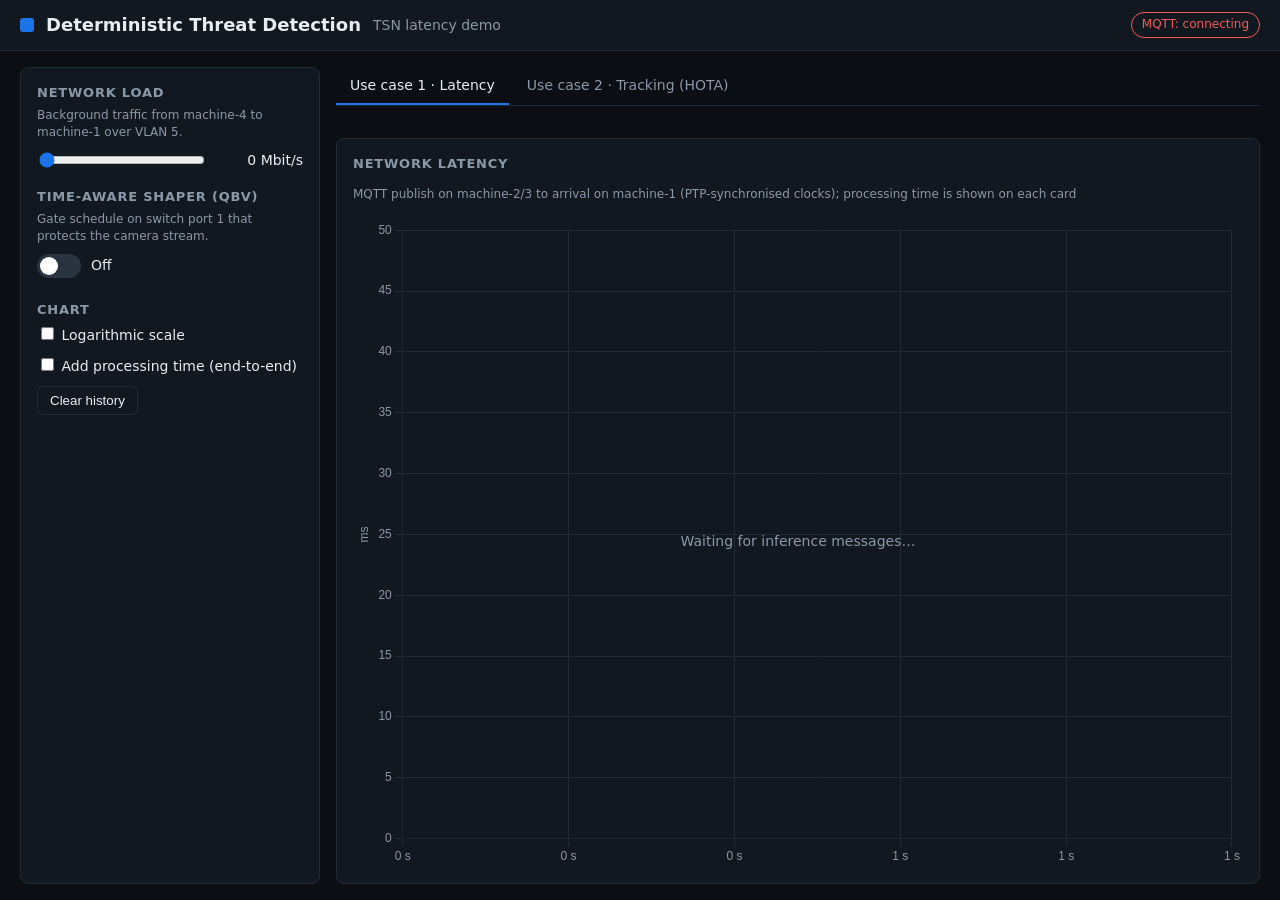
==== deterministic-threat-detection/dashboard/backend/static/index.html @ 323fc12a "Reorganise: shared dashboard, per-use-case folders, common pieces, one make up - common/: streams (t" ====
<!doctype html>
<!-- SPDX-FileCopyrightText: (C) 2026 Intel Corporation -->
<!-- SPDX-License-Identifier: Apache-2.0 -->
<html lang="en">
<head>
  <meta charset="utf-8">
  <meta name="viewport" content="width=device-width, initial-scale=1">
  <title>Deterministic Threat Detection</title>
  <link rel="stylesheet" href="css/styles.css?v=1">
</head>
<body>
  <header class="topbar">
    <div class="brand">
      <span class="logo" aria-hidden="true"></span>
      <h1>Deterministic Threat Detection</h1>
      <span class="sub">TSN latency demo</span>
    </div>
    <div class="chips">
      <span id="chip-mqtt" class="chip chip-bad">MQTT: connecting</span>
      <span id="chip-mode" class="chip chip-warn hidden"></span>
    </div>
  </header>

  <main class="layout">
    <section class="panel controls" aria-label="Controls">
      <h2>Network load</h2>
      <p class="hint">Background traffic from machine-4 to machine-1 over VLAN 5.</p>
      <div class="slider-row">
        <input id="traffic" type="range" min="0" max="1000" step="10" value="0">
        <output id="traffic-value">0 Mbit/s</output>
      </div>
      <div id="traffic-measured" class="hint"></div>
      <div id="traffic-msg" class="msg hidden"></div>

      <h2>Time-aware Shaper (Qbv)</h2>
      <p class="hint">Gate schedule on switch <span id="qbv-port">port 1</span> that protects the camera stream.</p>
      <label class="switch">
        <input id="qbv" type="checkbox">
        <span class="track"></span>
        <span id="qbv-label" class="switch-label">Off</span>
      </label>
      <div id="qbv-warn" class="warn hidden" role="alert"></div>
      <div id="qbv-schedule" class="hint"></div>
      <div id="qbv-msg" class="msg hidden"></div>

      <h2>Chart</h2>
      <label class="check"><input id="log-scale" type="checkbox"> Logarithmic scale</label>
      <label class="check"><input id="include-proc" type="checkbox"> Add processing time (end-to-end)</label>
      <button id="clear" class="btn" type="button">Clear history</button>
    </section>

    <section class="main">
      <nav class="tabs" role="tablist" aria-label="Use case">
        <button class="tab" role="tab" data-tab="uc1" aria-selected="true">Use case 1 · Latency</button>
        <button class="tab" role="tab" data-tab="uc2" aria-selected="false">Use case 2 · Tracking (HOTA)</button>
      </nav>

      <div id="view-uc1" class="view">
      <div id="kpis" class="kpis"></div>
      <div class="panel chart-card">
        <div class="chart-head">
          <h2>Network latency</h2>
          <span class="hint">MQTT publish on machine-2/3 to arrival on machine-1 (PTP-synchronised clocks); processing time is shown on each card</span>
        </div>
        <div class="chart-wrap"><canvas id="chart"></canvas></div>
        <div id="empty" class="empty">Waiting for inference messages…</div>
      </div>
      </div>

      <div id="view-uc2" class="view uc2 hidden">
        <div class="uc2-left">
          <div id="uc2-offline" class="warn hidden" role="alert"></div>
          <div class="kpis">
            <div class="kpi" style="--c:#3ecf8e"><div class="kpi-name"><span>HOTA (last <span id="hota-window">10</span> s)</span></div>
              <div class="kpi-value" id="hota-value">–</div>
              <div class="kpi-row"><span id="hota-det"></span><span id="hota-ass"></span></div></div>
            <div class="kpi" style="--c:#4da3ff"><div class="kpi-name"><span title="Share of frames in the window that had a fresh tracker update">Fresh tracker frames</span></div>
              <div class="kpi-value" id="hota-covered">–</div>
              <div class="kpi-row"><span id="hota-frames"></span></div></div>
            <div class="kpi" style="--c:#f5a623"><div class="kpi-name"><span title="Tracker updates published by SceneScape per second">SceneScape output</span></div>
              <div class="kpi-value" id="scene-rate">–<small> updates/s</small></div>
              <div class="kpi-row"><span id="scene-cam"></span></div></div>
          </div>
          <div class="panel chart-card">
            <div class="chart-head"><h2>Tracking quality</h2>
              <span class="hint">tracked people vs ground truth (TrackEval HOTA, sliding window)</span></div>
            <div class="chart-wrap compact"><canvas id="hota-chart"></canvas></div>
          </div>
        </div>
        <aside class="uc2-right panel">
          <h2>As the tracker sees it</h2>
          <p class="hint">Decoded frames with the detection boxes. Lost packets show up as smeared blocks.</p>
          <figure><img id="decoded-cam1" alt="Cam_x1_0 as decoded by the pipeline"><figcaption>Cam_x1_0 · machine-2</figcaption></figure>
          <figure><img id="decoded-cam2" alt="Cam_x2_0 as decoded by the pipeline"><figcaption>Cam_x2_0 · machine-3</figcaption></figure>
        </aside>
      </div>
    </section>
  </main>

  <script src="js/vendor/chart.umd.js"></script>
  <script src="js/app.js?v=1"></script>
</body>
</html>
---- deterministic-threat-detection/dashboard/backend/static/css/styles.css ----
/* SPDX-FileCopyrightText: (C) 2026 Intel Corporation */
/* SPDX-License-Identifier: Apache-2.0 */
:root {
  --bg: #0b0f14; --panel: #121820; --panel-border: #212b36;
  --text: #e6edf3; --muted: #8b98a7; --accent: #1a73e8;
  --ok: #3ecf8e; --warn: #f5a623; --bad: #ef5b5b;
}
* { box-sizing: border-box; }
body { margin: 0; background: var(--bg); color: var(--text);
  font: 14px/1.45 system-ui, -apple-system, "Segoe UI", Roboto, sans-serif; }
h1 { font-size: 18px; margin: 0; font-weight: 600; }
h2 { font-size: 13px; margin: 18px 0 4px; text-transform: uppercase; letter-spacing: .06em; color: var(--muted); }
h2:first-child { margin-top: 0; }
.hidden { display: none !important; }

.topbar { display: flex; justify-content: space-between; align-items: center; padding: 12px 20px;
  background: var(--panel); border-bottom: 1px solid var(--panel-border); }
.brand { display: flex; align-items: center; gap: 12px; }
.logo { width: 14px; height: 14px; border-radius: 3px; background: var(--accent); }
.sub { color: var(--muted); }
.chips { display: flex; gap: 8px; }
.chip { padding: 3px 10px; border-radius: 999px; font-size: 12px; border: 1px solid var(--panel-border); }
.chip-ok { color: var(--ok); border-color: var(--ok); }
.chip-warn { color: var(--warn); border-color: var(--warn); }
.chip-bad { color: var(--bad); border-color: var(--bad); }

.layout { display: grid; grid-template-columns: 300px 1fr; gap: 16px; padding: 16px 20px; }
@media (max-width: 900px) { .layout { grid-template-columns: 1fr; } }
.panel { background: var(--panel); border: 1px solid var(--panel-border); border-radius: 8px; padding: 16px; }
.hint { color: var(--muted); font-size: 12px; margin: 0 0 8px; }

.slider-row { display: flex; align-items: center; gap: 12px; }
input[type=range] { flex: 1; accent-color: var(--accent); }
output { min-width: 84px; text-align: right; font-variant-numeric: tabular-nums; }
.msg { margin-top: 6px; font-size: 12px; color: var(--warn); }

.switch { display: inline-flex; align-items: center; gap: 10px; cursor: pointer; }
.switch input { position: absolute; opacity: 0; }
.track { width: 44px; height: 24px; border-radius: 999px; background: #2a3441; position: relative; transition: background .2s; }
.track::after { content: ""; position: absolute; top: 3px; left: 3px; width: 18px; height: 18px;
  border-radius: 50%; background: #fff; transition: transform .2s; }
.switch input:checked + .track { background: var(--ok); }
.switch input:checked + .track::after { transform: translateX(20px); }
.switch input:disabled + .track { opacity: .5; }
.switch.busy .track { animation: pulse 1s ease-in-out infinite; opacity: .8; }
@keyframes pulse { 50% { box-shadow: 0 0 0 4px rgba(26, 115, 232, .35); } }
.switch input:focus-visible + .track { outline: 2px solid var(--accent); outline-offset: 2px; }
.check { display: block; margin: 4px 0 10px; }
.btn { background: transparent; color: var(--text); border: 1px solid var(--panel-border);
  border-radius: 6px; padding: 6px 12px; cursor: pointer; }
.btn:hover { border-color: var(--accent); }

.main { display: flex; flex-direction: column; gap: 16px; min-width: 0; }
.kpis { display: grid; grid-template-columns: repeat(auto-fit, minmax(220px, 1fr)); gap: 12px; }
.kpi { background: var(--panel); border: 1px solid var(--panel-border); border-left: 4px solid var(--c, var(--accent));
  border-radius: 8px; padding: 12px 14px; }
.kpi-name { color: var(--muted); font-size: 12px; display: flex; justify-content: space-between; }
.kpi-value { font-size: 28px; font-weight: 600; font-variant-numeric: tabular-nums; }
.kpi-value small { font-size: 13px; color: var(--muted); font-weight: 400; }
.kpi-row { display: flex; gap: 14px; color: var(--muted); font-size: 12px; font-variant-numeric: tabular-nums; }
.kpi.stalled .kpi-value { color: var(--bad); }
.tag-stalled { color: var(--bad); }

.chart-card { position: relative; }
.chart-head { display: flex; align-items: baseline; gap: 12px; flex-wrap: wrap; }
.chart-head h2 { margin: 0; }
.chart-wrap { position: relative; height: 420px; margin-top: 8px; }
.empty { position: absolute; inset: 60px 0 0 0; display: flex; align-items: center; justify-content: center; color: var(--muted); pointer-events: none; }

.warn { margin: 8px 0; padding: 8px 10px; border: 1px solid var(--warn); border-left-width: 4px; border-radius: 6px;
  background: rgba(245, 166, 35, .10); color: var(--text); font-size: 12px; }
.warn strong { color: var(--warn); }

.tabs { display: flex; gap: 4px; border-bottom: 1px solid var(--panel-border); }
.tab { background: transparent; color: var(--muted); border: 0; border-bottom: 2px solid transparent;
  padding: 8px 14px; cursor: pointer; font: inherit; }
.tab:hover { color: var(--text); }
.tab[aria-selected="true"] { color: var(--text); border-bottom-color: var(--accent); }
.view { display: flex; flex-direction: column; gap: 16px; }
.hota-low .kpi-value { color: var(--bad); }

.videos { display: grid; grid-template-columns: repeat(auto-fit, minmax(320px, 1fr)); gap: 12px; }
.videos figure { margin: 0; }
.videos iframe { width: 100%; aspect-ratio: 4 / 3; border: 1px solid var(--panel-border); border-radius: 6px; background: #000; }
.videos figcaption { color: var(--muted); font-size: 12px; margin-top: 4px; }

.videos img { width: 100%; aspect-ratio: 4 / 3; object-fit: contain; border: 1px solid var(--panel-border); border-radius: 6px; background: #000; display: block; }

/* use case 2: charts and numbers on the left, the two decoded videos stacked on the right, no page scroll */
.uc2 { display: grid; grid-template-columns: minmax(0, 1fr) minmax(260px, 34%); gap: 16px; align-items: stretch; }
.uc2-left { display: flex; flex-direction: column; gap: 16px; min-width: 0; }
.uc2-left .kpis { grid-template-columns: repeat(auto-fit, minmax(170px, 1fr)); }
/* the chart card takes all the height left under the numbers, down to the bottom of the video column */
.uc2-left .chart-card { flex: 1; display: flex; flex-direction: column; min-height: 240px; }
.uc2-left .chart-wrap.compact { flex: 1; height: auto; min-height: 0; }
.uc2-right { padding: 12px; }
.uc2-right h2 { margin-top: 0; }
.uc2-right .hint { margin-bottom: 6px; }
.uc2-right figure { margin: 0 0 8px; }
.uc2-right img { width: 100%; height: calc((100vh - 270px) / 2 - 22px); min-height: 120px; object-fit: contain;
  border: 1px solid var(--panel-border); border-radius: 6px; background: #000; display: block; aspect-ratio: auto; }
.uc2-right figcaption { color: var(--muted); font-size: 12px; margin-top: 2px; }
@media (max-width: 1000px) { .uc2 { grid-template-columns: 1fr; } .uc2-right img { height: 240px; } .uc2-left .chart-card { min-height: 320px; } }

/* ---- fixed-height layout: both tabs fill the window, so the left control card is the same height on
   both and the charts / videos share what is left (no page scroll) ---- */
:root { --hdr: 51px; }
.layout { height: calc(100vh - var(--hdr)); box-sizing: border-box; align-items: stretch; }
.layout > .controls { overflow-y: auto; min-height: 0; }
.main { min-height: 0; }
.view { flex: 1; min-height: 0; }
#view-uc1 .chart-card { flex: 1; display: flex; flex-direction: column; min-height: 0; }
#view-uc1 .chart-wrap { flex: 1; height: auto; min-height: 160px; }
.uc2 { grid-template-rows: minmax(0, 1fr); }
.uc2-left { min-height: 0; }
.uc2-left .kpis { grid-template-columns: repeat(3, minmax(0, 1fr)); }
.uc2-left .chart-card { min-height: 0; }
.uc2-right { display: flex; flex-direction: column; min-height: 0; overflow: hidden; }
.uc2-right figure { flex: 1; min-height: 0; display: flex; flex-direction: column; margin: 0 0 8px; }
.uc2-right img { flex: 1; min-height: 0; height: auto; width: 100%; object-fit: contain; }
@media (max-width: 1000px), (max-height: 600px) {
  .layout { height: auto; }
  .view { flex: none; }
  #view-uc1 .chart-wrap { height: 380px; flex: none; }
  .uc2 { grid-template-columns: 1fr; }
  .uc2-left .chart-card { min-height: 320px; }
  .uc2-right { overflow: visible; }
  .uc2-right img { height: 240px; flex: none; }
}

/* The number cards have the same height on both tabs, so the chart card under them (Network latency on
   tab 1, Tracking quality on tab 2) starts at the same place and ends at the same place: same height. */
:root { --kpi-h: 124px; }
.kpis .kpi { height: var(--kpi-h); box-sizing: border-box; overflow: hidden; }
.kpi-name, .kpi-row { white-space: nowrap; }
.kpi-name > span:first-child, .kpi-row > span { overflow: hidden; text-overflow: ellipsis; min-width: 0; }
.kpi-value { white-space: nowrap; overflow: hidden; text-overflow: ellipsis; }
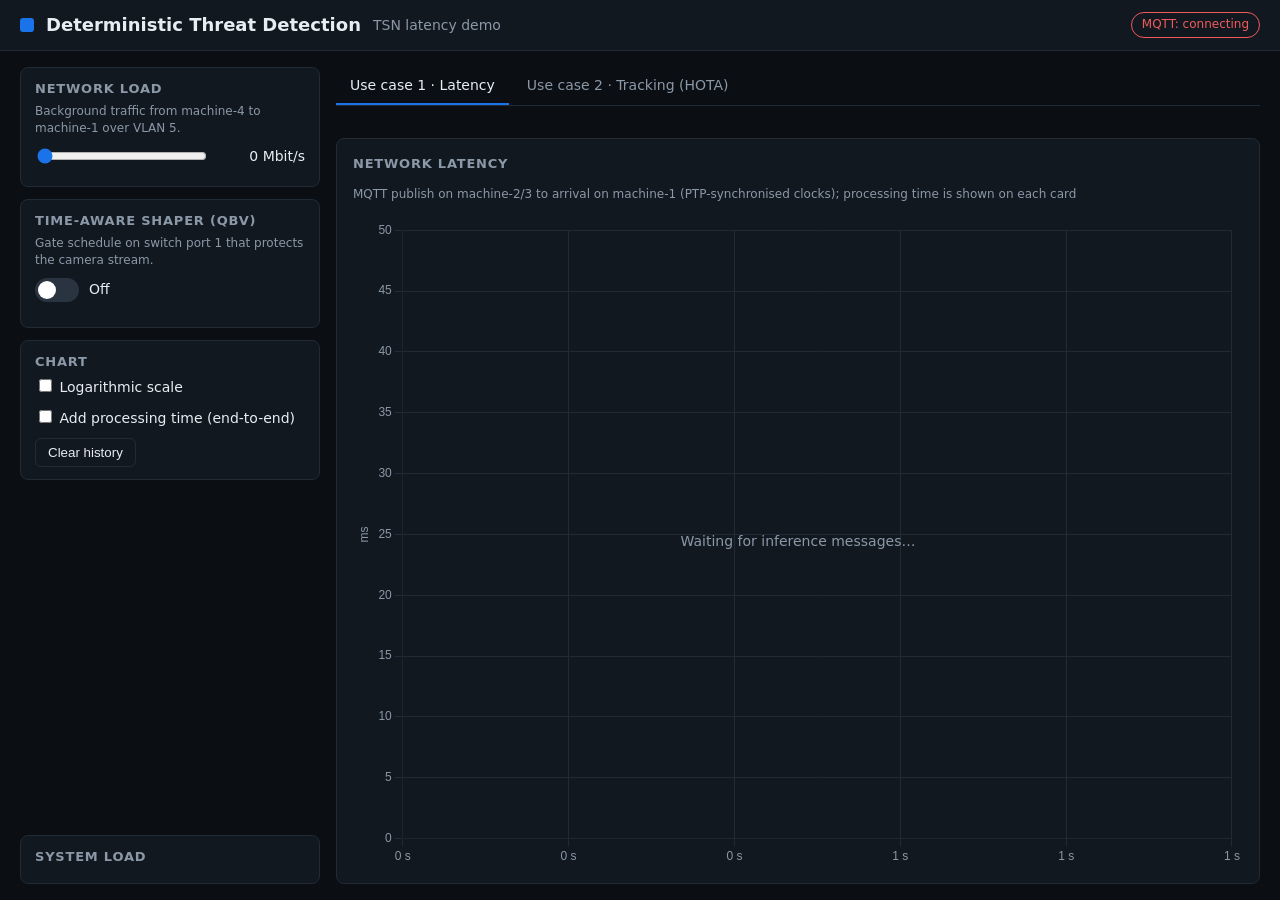
==== commit d442f016: "Dashboard: system load of the machines from the metrics manager - a metrics-manager container (Intel" ====
--- a/deterministic-threat-detection/dashboard/backend/static/index.html
+++ b/deterministic-threat-detection/dashboard/backend/static/index.html
@@ -22,32 +22,44 @@
   </header>
 
   <main class="layout">
-    <section class="panel controls" aria-label="Controls">
-      <h2>Network load</h2>
-      <p class="hint">Background traffic from machine-4 to machine-1 over VLAN 5.</p>
-      <div class="slider-row">
-        <input id="traffic" type="range" min="0" max="1000" step="10" value="0">
-        <output id="traffic-value">0 Mbit/s</output>
-      </div>
-      <div id="traffic-measured" class="hint"></div>
-      <div id="traffic-msg" class="msg hidden"></div>
+    <div class="side" aria-label="Controls and system load">
+      <section class="panel" id="card-load" aria-labelledby="h-load">
+        <h2 id="h-load">Network load</h2>
+        <p class="hint">Background traffic from machine-4 to machine-1 over VLAN 5.</p>
+        <div class="slider-row">
+          <input id="traffic" type="range" min="0" max="1000" step="10" value="0" aria-labelledby="h-load">
+          <output id="traffic-value">0 Mbit/s</output>
+        </div>
+        <div id="traffic-measured" class="hint"></div>
+        <div id="traffic-msg" class="msg hidden"></div>
+      </section>
 
-      <h2>Time-aware Shaper (Qbv)</h2>
-      <p class="hint">Gate schedule on switch <span id="qbv-port">port 1</span> that protects the camera stream.</p>
-      <label class="switch">
-        <input id="qbv" type="checkbox">
-        <span class="track"></span>
-        <span id="qbv-label" class="switch-label">Off</span>
-      </label>
-      <div id="qbv-warn" class="warn hidden" role="alert"></div>
-      <div id="qbv-schedule" class="hint"></div>
-      <div id="qbv-msg" class="msg hidden"></div>
+      <section class="panel" id="card-qbv" aria-labelledby="h-qbv">
+        <h2 id="h-qbv">Time-aware Shaper (Qbv)</h2>
+        <p class="hint">Gate schedule on switch <span id="qbv-port">port 1</span> that protects the camera stream.</p>
+        <label class="switch">
+          <input id="qbv" type="checkbox">
+          <span class="track"></span>
+          <span id="qbv-label" class="switch-label">Off</span>
+        </label>
+        <div id="qbv-warn" class="warn hidden" role="alert"></div>
+        <div id="qbv-schedule" class="hint"></div>
+        <div id="qbv-msg" class="msg hidden"></div>
+      </section>
 
-      <h2>Chart</h2>
-      <label class="check"><input id="log-scale" type="checkbox"> Logarithmic scale</label>
-      <label class="check"><input id="include-proc" type="checkbox"> Add processing time (end-to-end)</label>
-      <button id="clear" class="btn" type="button">Clear history</button>
-    </section>
+      <section class="panel" id="card-chart" aria-labelledby="h-chart">
+        <h2 id="h-chart">Chart</h2>
+        <label class="check"><input id="log-scale" type="checkbox"> Logarithmic scale</label>
+        <label class="check"><input id="include-proc" type="checkbox"> Add processing time (end-to-end)</label>
+        <button id="clear" class="btn" type="button">Clear history</button>
+      </section>
+
+      <section class="panel sysload" id="card-system" aria-labelledby="h-system">
+        <h2 id="h-system">System load</h2>
+        <div id="system-rows" class="sys-rows"></div>
+        <p id="system-empty" class="hint hidden">Not configured (set METRICS_SOURCES).</p>
+      </section>
+    </div>
 
     <section class="main">
       <nav class="tabs" role="tablist" aria-label="Use case">
--- a/deterministic-threat-detection/dashboard/backend/static/css/styles.css
+++ b/deterministic-threat-detection/dashboard/backend/static/css/styles.css
@@ -106,7 +106,7 @@
    both and the charts / videos share what is left (no page scroll) ---- */
 :root { --hdr: 51px; }
 .layout { height: calc(100vh - var(--hdr)); box-sizing: border-box; align-items: stretch; }
-.layout > .controls { overflow-y: auto; min-height: 0; }
+
 .main { min-height: 0; }
 .view { flex: 1; min-height: 0; }
 #view-uc1 .chart-card { flex: 1; display: flex; flex-direction: column; min-height: 0; }
@@ -135,3 +135,21 @@
 .kpi-name, .kpi-row { white-space: nowrap; }
 .kpi-name > span:first-child, .kpi-row > span { overflow: hidden; text-overflow: ellipsis; min-width: 0; }
 .kpi-value { white-space: nowrap; overflow: hidden; text-overflow: ellipsis; }
+
+/* ---- left column: separate cards, the system load card at the bottom ---- */
+.side { display: flex; flex-direction: column; gap: 12px; min-height: 0; overflow-y: auto; }
+.side .panel { padding: 12px 14px; }
+.side h2 { margin-top: 0; }
+.sysload { margin-top: auto; }
+.sys-rows { display: flex; flex-direction: column; gap: 8px; }
+.sys-row { display: grid; grid-template-columns: 64px 1fr 1fr 1fr; gap: 8px; align-items: center; font-size: 12px; }
+.sys-row.stale { opacity: .45; }
+.sys-name { color: var(--text); font-weight: 600; }
+.meter { position: relative; height: 18px; border-radius: 4px; background: #1b2430; overflow: hidden; }
+.meter > i { position: absolute; inset: 0 auto 0 0; width: 0; background: var(--ok); transition: width .4s; }
+.meter.warn-level > i { background: var(--warn); }
+.meter.bad-level > i { background: var(--bad); }
+.meter > span { position: relative; display: block; padding: 0 6px; line-height: 18px; font-variant-numeric: tabular-nums; white-space: nowrap; text-shadow: 0 1px 1px #000; }
+.sys-head { display: grid; grid-template-columns: 64px 1fr 1fr 1fr; gap: 8px; color: var(--muted); font-size: 11px; margin-bottom: 4px; }
+@media (max-width: 1000px) { .side { overflow: visible; } }
+@media (prefers-reduced-motion: reduce) { .meter > i { transition: none; } }
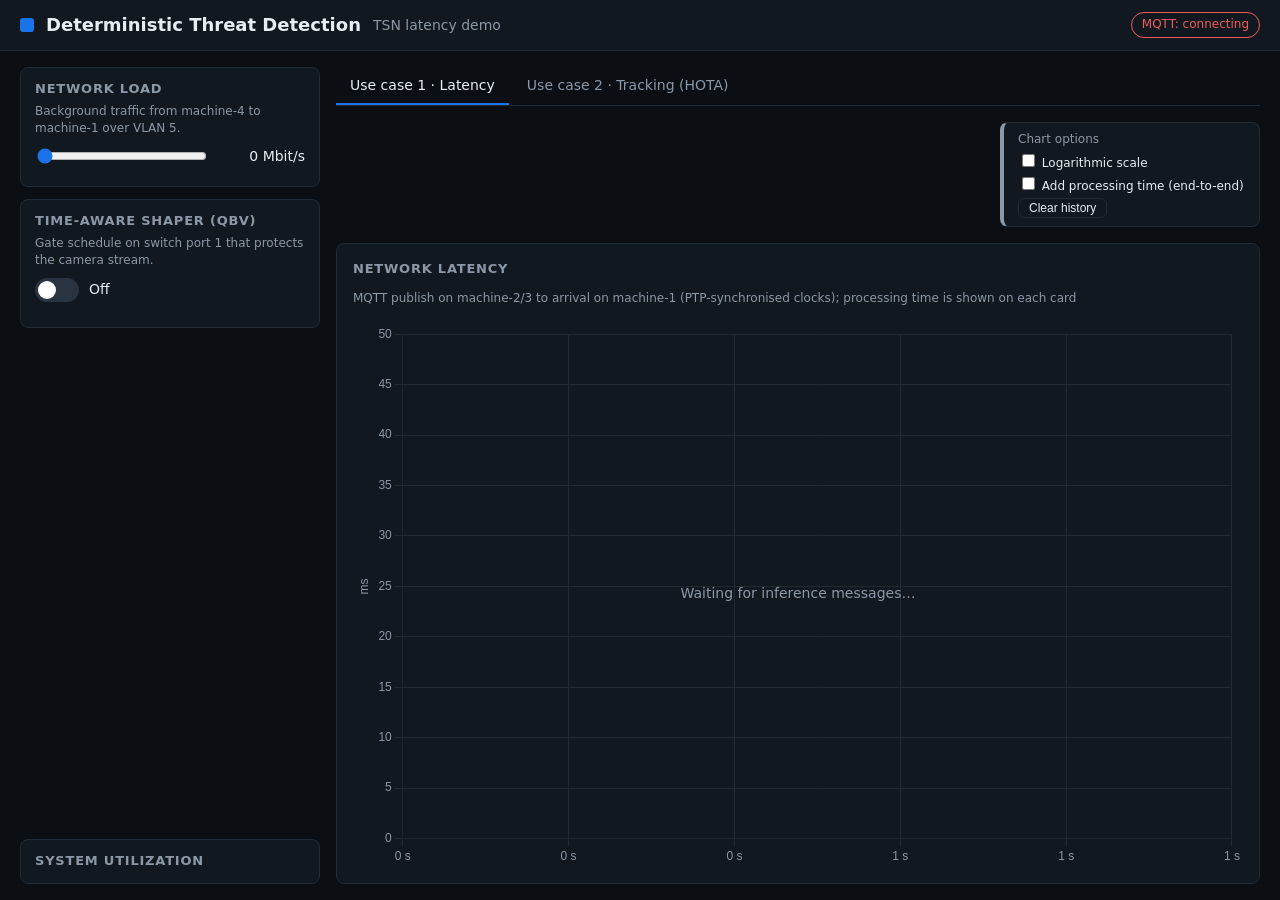
==== commit 11f46a74: "Dashboard: per-machine metrics charts, machine-4 metrics and load agent - System utilization line ch" ====
--- a/deterministic-threat-detection/dashboard/backend/static/index.html
+++ b/deterministic-threat-detection/dashboard/backend/static/index.html
@@ -6,7 +6,7 @@
   <meta charset="utf-8">
   <meta name="viewport" content="width=device-width, initial-scale=1">
   <title>Deterministic Threat Detection</title>
-  <link rel="stylesheet" href="css/styles.css?v=1">
+  <link rel="stylesheet" href="css/styles.css?v=6">
 </head>
 <body>
   <header class="topbar">
@@ -47,15 +47,10 @@
         <div id="qbv-msg" class="msg hidden"></div>
       </section>
 
-      <section class="panel" id="card-chart" aria-labelledby="h-chart">
-        <h2 id="h-chart">Chart</h2>
-        <label class="check"><input id="log-scale" type="checkbox"> Logarithmic scale</label>
-        <label class="check"><input id="include-proc" type="checkbox"> Add processing time (end-to-end)</label>
-        <button id="clear" class="btn" type="button">Clear history</button>
-      </section>
 
       <section class="panel sysload" id="card-system" aria-labelledby="h-system">
-        <h2 id="h-system">System load</h2>
+        <div class="sys-head"><h2 id="h-system">System utilization</h2>
+          <select id="system-select" class="sys-select" aria-labelledby="h-system" hidden></select></div>
         <div id="system-rows" class="sys-rows"></div>
         <p id="system-empty" class="hint hidden">Not configured (set METRICS_SOURCES).</p>
       </section>
@@ -68,7 +63,15 @@
       </nav>
 
       <div id="view-uc1" class="view">
-      <div id="kpis" class="kpis"></div>
+      <div class="uc1-top">
+        <div id="kpis" class="kpis"></div>
+        <section class="kpi chart-options" id="card-chart" aria-labelledby="h-chart" style="--c:#8b98a7">
+          <div class="kpi-name"><span id="h-chart">Chart options</span></div>
+          <label class="check"><input id="log-scale" type="checkbox"> Logarithmic scale</label>
+          <label class="check"><input id="include-proc" type="checkbox"> Add processing time (end-to-end)</label>
+          <button id="clear" class="btn" type="button">Clear history</button>
+        </section>
+      </div>
       <div class="panel chart-card">
         <div class="chart-head">
           <h2>Network latency</h2>
@@ -110,6 +113,6 @@
   </main>
 
   <script src="js/vendor/chart.umd.js"></script>
-  <script src="js/app.js?v=1"></script>
+  <script src="js/app.js?v=6"></script>
 </body>
 </html>
--- a/deterministic-threat-detection/dashboard/backend/static/css/styles.css
+++ b/deterministic-threat-detection/dashboard/backend/static/css/styles.css
@@ -142,14 +142,26 @@
 .side h2 { margin-top: 0; }
 .sysload { margin-top: auto; }
 .sys-rows { display: flex; flex-direction: column; gap: 8px; }
-.sys-row { display: grid; grid-template-columns: 64px 1fr 1fr 1fr; gap: 8px; align-items: center; font-size: 12px; }
-.sys-row.stale { opacity: .45; }
-.sys-name { color: var(--text); font-weight: 600; }
-.meter { position: relative; height: 18px; border-radius: 4px; background: #1b2430; overflow: hidden; }
-.meter > i { position: absolute; inset: 0 auto 0 0; width: 0; background: var(--ok); transition: width .4s; }
-.meter.warn-level > i { background: var(--warn); }
-.meter.bad-level > i { background: var(--bad); }
-.meter > span { position: relative; display: block; padding: 0 6px; line-height: 18px; font-variant-numeric: tabular-nums; white-space: nowrap; text-shadow: 0 1px 1px #000; }
-.sys-head { display: grid; grid-template-columns: 64px 1fr 1fr 1fr; gap: 8px; color: var(--muted); font-size: 11px; margin-bottom: 4px; }
-@media (max-width: 1000px) { .side { overflow: visible; } }
-@media (prefers-reduced-motion: reduce) { .meter > i { transition: none; } }
+.sys-machine.stale { opacity: .5; }
+.sys-title { display: flex; justify-content: space-between; align-items: baseline; gap: 8px; }
+.sys-name { color: var(--text); font-weight: 600; font-size: 13px; }
+.sys-note { color: var(--muted); font-size: 11px; font-variant-numeric: tabular-nums; }
+.sys-header { display: flex; flex-wrap: wrap; gap: 2px 10px; margin: 2px 0 4px; font-size: 11px; font-weight: 700; white-space: nowrap; }
+.sys-value > span { display: inline-block; min-width: 2.6em; text-align: right; font-variant-numeric: tabular-nums; }
+.sys-chart { position: relative; height: 120px; }
+.sys-head { display: flex; justify-content: space-between; align-items: center; gap: 8px; }
+.sys-head h2 { margin: 0; }
+.sys-select { background: var(--panel); color: var(--text); border: 1px solid var(--panel-border); border-radius: 6px; padding: 2px 6px; font-size: 12px; }
+
+/* Use case 1: the chart options sit to the right of the camera cards, same height as them */
+.uc1-top { display: flex; gap: 12px; align-items: stretch; }
+.uc1-top .kpis { flex: 1; min-width: 0; }
+.chart-options { flex: 0 0 260px; display: flex; flex-direction: column; justify-content: space-between; gap: 2px; padding: 8px 14px; }
+.chart-options .check { font-size: 12px; margin: 0; }
+.chart-options .btn { align-self: flex-start; padding: 2px 10px; font-size: 12px; }
+@media (max-width: 1000px) { .uc1-top { flex-direction: column; } .chart-options { flex-basis: auto; } }
+
+/* System utilization: natural height under the other cards; the chart keeps a sensible aspect ratio
+   (a chart stretched to the whole column height is far taller than it is wide) */
+.sys-chart { height: 230px; }
+.sys-chart canvas { position: absolute; inset: 0; }
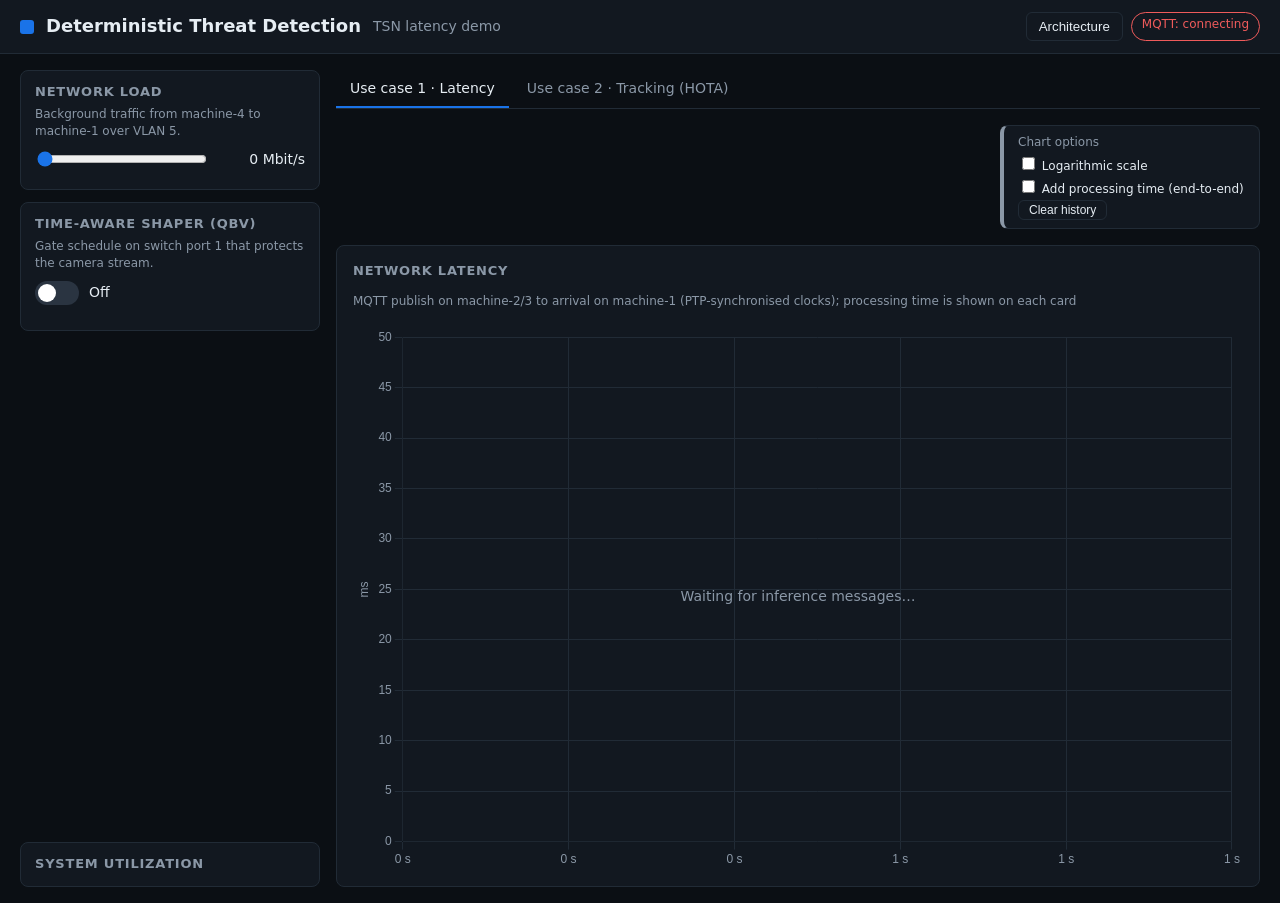
==== commit e395be35: "Dashboard: live architecture overlay with loss display; simplify Makefile help" ====
--- a/deterministic-threat-detection/dashboard/backend/static/index.html
+++ b/deterministic-threat-detection/dashboard/backend/static/index.html
@@ -6,7 +6,7 @@
   <meta charset="utf-8">
   <meta name="viewport" content="width=device-width, initial-scale=1">
   <title>Deterministic Threat Detection</title>
-  <link rel="stylesheet" href="css/styles.css?v=6">
+  <link rel="stylesheet" href="css/styles.css?v=11">
 </head>
 <body>
   <header class="topbar">
@@ -16,6 +16,7 @@
       <span class="sub">TSN latency demo</span>
     </div>
     <div class="chips">
+      <button id="toggle-arch" class="btn" type="button">Architecture</button>
       <span id="chip-mqtt" class="chip chip-bad">MQTT: connecting</span>
       <span id="chip-mode" class="chip chip-warn hidden"></span>
     </div>
@@ -112,7 +113,19 @@
     </section>
   </main>
 
+  <div id="arch-modal" class="arch-overlay hidden" role="dialog" aria-modal="true" aria-labelledby="arch-title">
+    <div class="arch-dialog">
+      <div class="arch-head">
+        <h2 id="arch-title">Architecture &middot; live traffic</h2>
+        <div id="arch-legend" class="arch-legend"></div>
+        <button id="arch-close" class="btn" type="button" aria-label="Close">Close</button>
+      </div>
+      <svg id="arch-svg" viewBox="0 0 1000 580" role="img" aria-label="Machines connected through the TSN switch, with live traffic"></svg>
+    </div>
+  </div>
+
   <script src="js/vendor/chart.umd.js"></script>
-  <script src="js/app.js?v=6"></script>
+  <script src="js/arch.js?v=11"></script>
+  <script src="js/app.js?v=11"></script>
 </body>
 </html>
--- a/deterministic-threat-detection/dashboard/backend/static/css/styles.css
+++ b/deterministic-threat-detection/dashboard/backend/static/css/styles.css
@@ -165,3 +165,34 @@
    (a chart stretched to the whole column height is far taller than it is wide) */
 .sys-chart { height: 230px; }
 .sys-chart canvas { position: absolute; inset: 0; }
+
+/* ---- Architecture overlay (js/arch.js): topology with live, animated traffic ---- */
+.arch-overlay { position: fixed; inset: 0; z-index: 50; background: rgba(5, 8, 12, .82); display: flex; align-items: center; justify-content: center; padding: 20px; }
+.arch-dialog { width: min(1400px, 100%); max-height: 100%; display: flex; flex-direction: column; background: var(--panel);
+  border: 1px solid var(--panel-border); border-radius: 10px; overflow: hidden; }
+.arch-head { display: flex; align-items: center; gap: 16px; padding: 10px 16px; border-bottom: 1px solid var(--panel-border); }
+.arch-head h2 { margin: 0; white-space: nowrap; }
+.arch-legend { flex: 1; display: flex; flex-wrap: wrap; gap: 4px 16px; font-size: 12px; color: var(--muted); }
+.arch-legend i { display: inline-block; width: 22px; height: 0; border-top: 3px dotted var(--c); margin-right: 6px; vertical-align: middle; }
+#arch-svg { width: 100%; height: auto; min-height: 0; display: block; font-family: inherit; }
+#arch-svg .node { fill: #0f151c; stroke: #2b3947; stroke-width: 1.5; }
+#arch-svg .node-in { fill: #17202a; stroke: #2b3947; }
+#arch-svg .t { fill: var(--text); font-size: 13px; font-weight: 600; }
+#arch-svg .s { fill: var(--muted); font-size: 11px; }
+#arch-svg .live { fill: var(--text); font-size: 11px; font-variant-numeric: tabular-nums; paint-order: stroke; stroke: #0f151c; stroke-width: 4px; stroke-linejoin: round; }
+#arch-svg .dot { fill: var(--muted); }
+#arch-svg .dot.ok { fill: var(--ok); }
+#arch-svg .dot.bad { fill: var(--bad); }
+#arch-svg .switch { fill: #101a26; stroke: #4da3ff; stroke-width: 2; }
+#arch-svg .flow { fill: none; stroke: var(--c); stroke-width: var(--w, 3); stroke-linecap: round; stroke-dasharray: 1 13;
+  animation: arch-flow var(--dur, 1s) linear infinite; opacity: .95; }
+#arch-svg .flow.idle { animation: none; opacity: .18; stroke-dasharray: 2 6; }
+#arch-svg .flow.stale { animation: none; stroke: var(--bad); opacity: .6; stroke-dasharray: 2 6; }
+#arch-svg .rail { fill: none; stroke: var(--c); stroke-width: 1; opacity: .16; }
+#arch-svg .ctl { fill: none; stroke: #6b7886; stroke-width: 1.5; stroke-dasharray: 4 4; }
+@keyframes arch-flow { to { stroke-dashoffset: -14; } }
+@media (prefers-reduced-motion: reduce) { #arch-svg .flow { animation: none; } }
+#arch-svg .flow.lossy { opacity: .6; stroke-dasharray: 1 6 1 22; animation-name: arch-flow-lossy; }
+#arch-svg .drop { fill: none; stroke: var(--bad); stroke-width: 6; stroke-linecap: round; stroke-dasharray: 0.1 34;
+  opacity: var(--o, 1); animation: arch-flow var(--dur, 1s) linear infinite; filter: drop-shadow(0 0 3px var(--bad)); }
+@keyframes arch-flow-lossy { to { stroke-dashoffset: -29; } }
